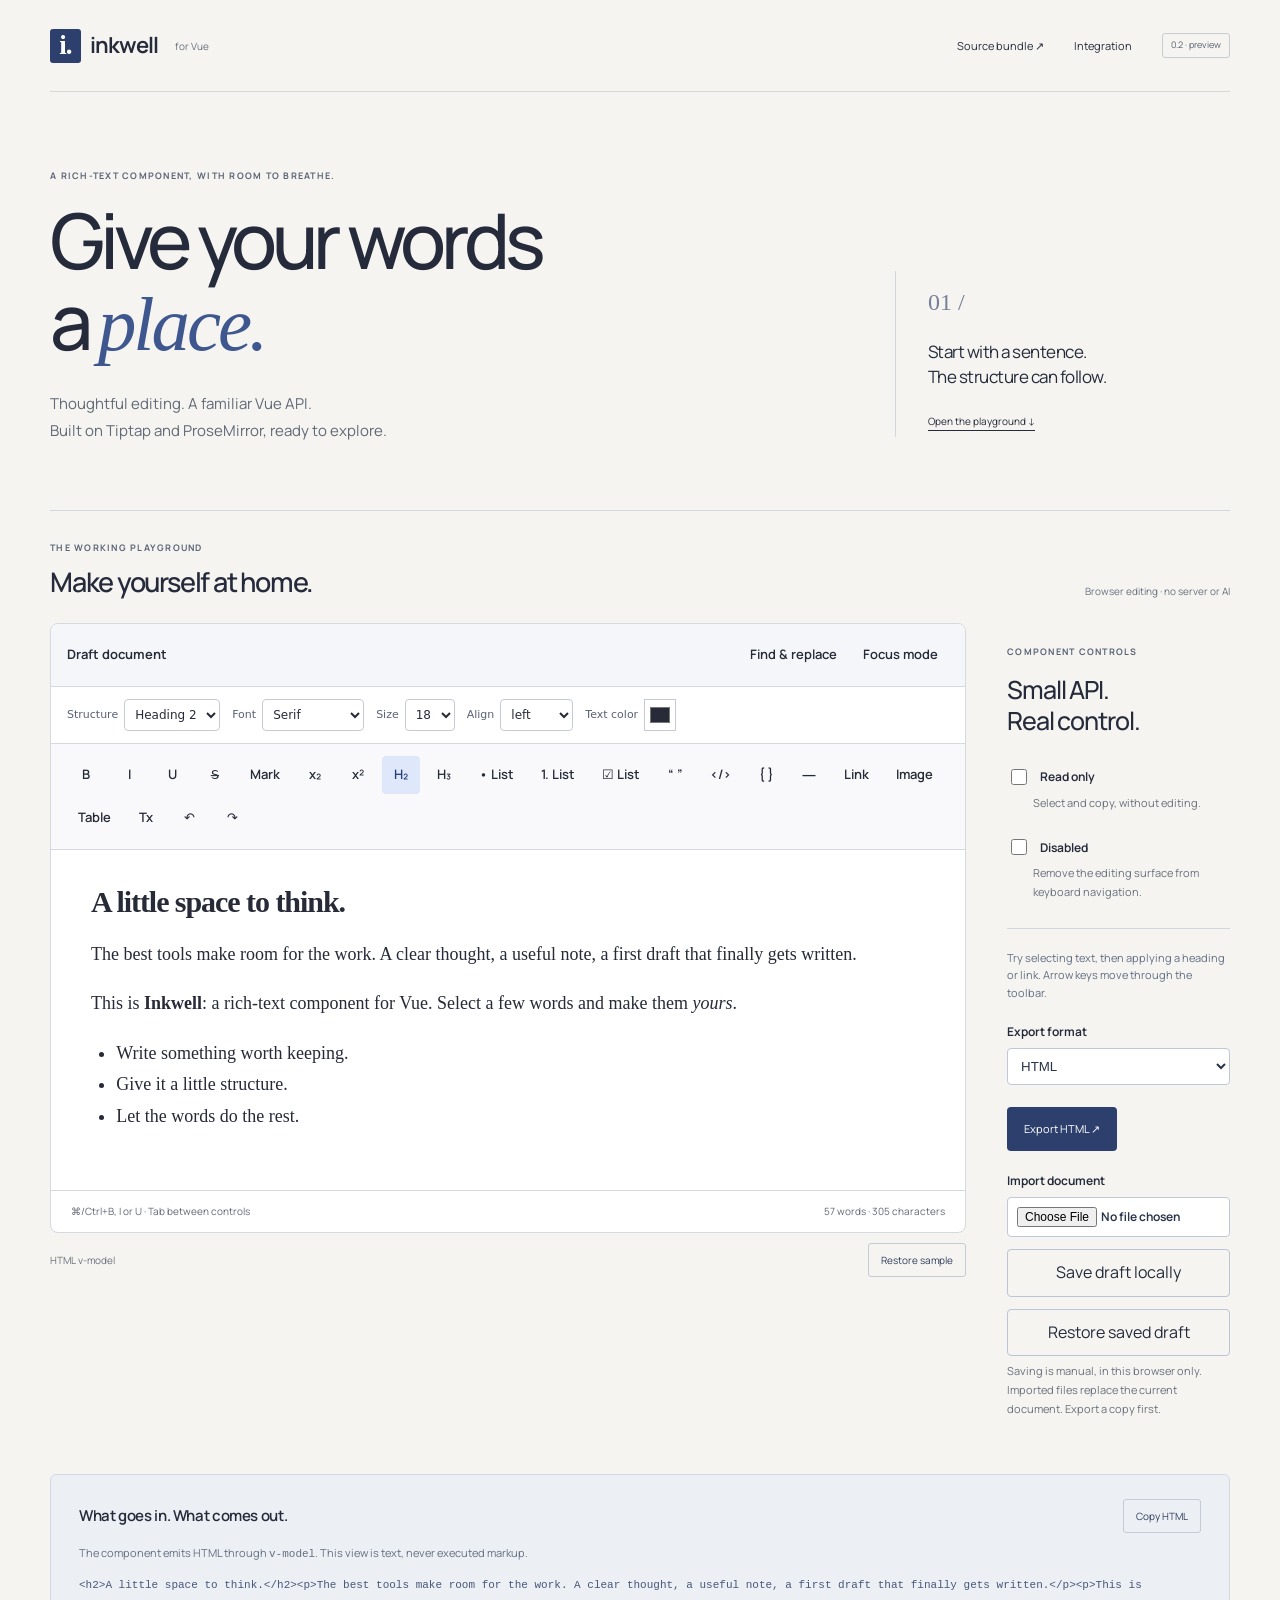
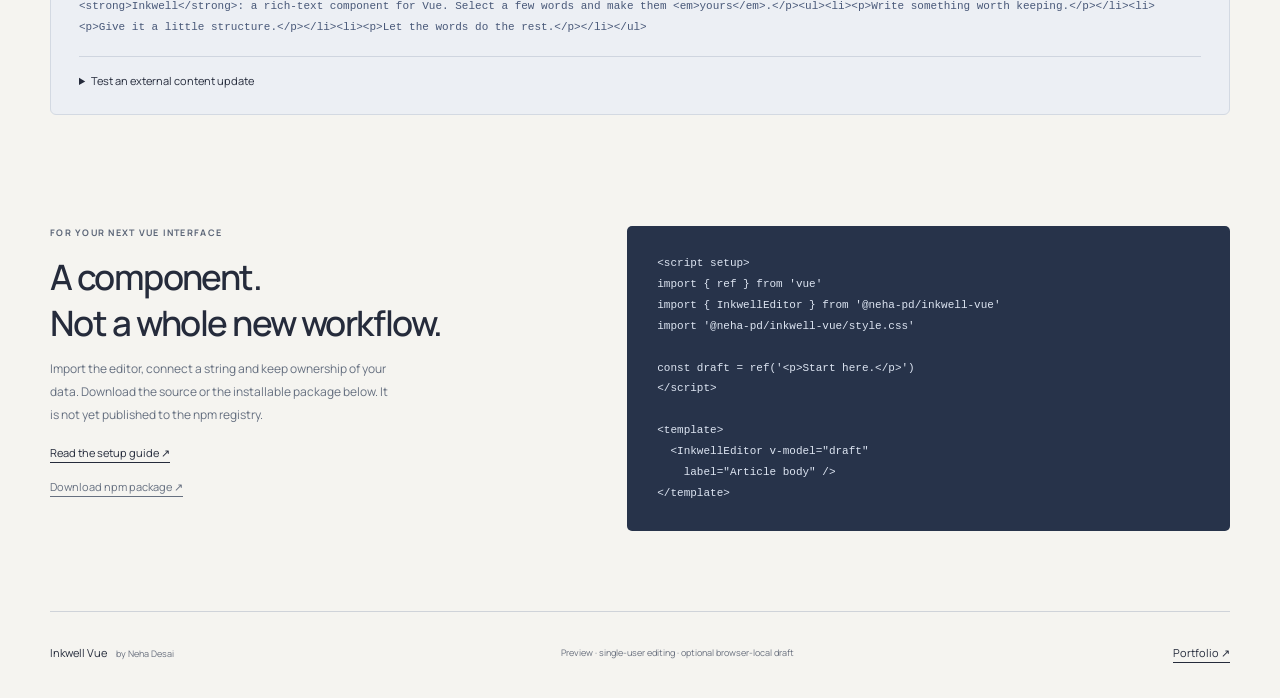
==== inkwell/index.html @ 54540c7c "Publish Inkwell Vue editor preview and installable package" ====
<!doctype html><html lang="en"><head><meta charset="UTF-8"><meta name="viewport" content="width=device-width, initial-scale=1.0"><meta name="description" content="Inkwell Vue: a working Vue 3 rich text editor prototype built on Tiptap and ProseMirror."><title>Inkwell Vue — Give your words a place.</title>  <script type="module" crossorigin src="./assets/index-DIZ6LG5l.js"></script>
  <link rel="stylesheet" crossorigin href="./assets/index-DqITSrT9.css">
</head><body><div id="app"></div></body></html>
---- inkwell/assets/index-DqITSrT9.css ----
.inkwell{--iw-ink:#272b38;--iw-line:#d6d8df;--iw-accent:#394f8e;color:var(--iw-ink);border:1px solid var(--iw-line);background:#fff;border-radius:8px;font-family:inherit;overflow:hidden}.inkwell *{box-sizing:border-box}.inkwell-toolbar{border-bottom:1px solid var(--iw-line);background:#f9f9fb;flex-wrap:wrap;gap:5px;padding:12px 16px;display:flex}.inkwell button,.inkwell input{font:inherit}.inkwell button{min-width:38px;min-height:38px;color:var(--iw-ink);cursor:pointer;background:0 0;border:0;border-radius:4px;padding:7px 11px;font-size:13px;font-weight:600}.inkwell button:hover{background:#e9edf5}.inkwell button[aria-pressed=true]{color:#243e79;background:#dfe7fb}.inkwell button:focus-visible,.inkwell input:focus-visible{outline:2px solid var(--iw-accent);outline-offset:2px}.inkwell button:disabled{opacity:.4;cursor:not-allowed}.inkwell-content .tiptap{overflow-wrap:anywhere;outline:none;min-height:340px;padding:32px 40px;font-family:Georgia,serif;font-size:18px;line-height:1.75}.inkwell-content .tiptap:focus-visible{box-shadow:inset 0 0 0 2px var(--iw-accent)}.inkwell-content p{margin:0 0 1em}.inkwell-content p:last-child{margin-bottom:0}.inkwell-content h2,.inkwell-content h3{letter-spacing:-.035em;margin:1.2em 0 .6em;font-weight:600;line-height:1.3}.inkwell-content h2{font-size:30px}.inkwell-content h3{font-size:24px}.inkwell-content h2:first-child,.inkwell-content h3:first-child{margin-top:0}.inkwell-content a{color:#304d93;text-underline-offset:3px}.inkwell-content li p{margin:0}.inkwell-content ul,.inkwell-content ol{padding-left:1.4em}.inkwell-footer{border-top:1px solid var(--iw-line);color:#616775;justify-content:space-between;gap:16px;padding:12px 20px;font-size:10px;line-height:1.7;display:flex}.inkwell-disabled{opacity:.65}.inkwell-link{border-bottom:1px solid var(--iw-line);background:#f1f4fb;flex-wrap:wrap;align-items:center;gap:8px;padding:14px 16px;display:flex}.inkwell-link label{font-size:12px}.inkwell-link input{color:#272b38;background:#fff;border:1px solid #b7bfce;border-radius:4px;flex:1;min-width:130px;padding:9px}.inkwell-link p{color:#952d21;width:100%;margin:0;font-size:12px}.inkwell-loading{padding:32px}@media (width<=600px){.inkwell-content .tiptap{min-height:330px;padding:25px 22px;font-size:17px}.inkwell-toolbar{padding:9px}.inkwell-footer{flex-direction:column;gap:3px}.inkwell-content h2{font-size:27px}}.inkwell-documentbar{border-bottom:1px solid var(--iw-line);background:#f4f6fa;justify-content:space-between;align-items:center;gap:8px;padding:12px 16px;font-size:13px;font-weight:650;display:flex}.inkwell-documentbar>div{gap:4px;display:flex}.inkwell-options{border-bottom:1px solid var(--iw-line);flex-wrap:wrap;gap:12px;padding:12px 16px;display:flex}.inkwell-options label{color:#596174;align-items:center;gap:6px;font:11px system-ui;display:flex}.inkwell select{color:#272b38;background:#fff;border:1px solid #c5cad6;border-radius:4px;max-width:130px;min-height:32px;padding:4px 6px;font:12px system-ui}.inkwell input[type=color]{background:#fff;border:1px solid #c5cad6;width:32px;height:32px;padding:3px}.inkwell-tablebar{border-bottom:1px solid var(--iw-line);background:#e9eef8;flex-wrap:wrap;align-items:center;gap:4px;padding:8px 14px;font:12px system-ui;display:flex}.inkwell-tablebar>span{margin-right:8px;font-weight:700}.inkwell-tablebar button{min-height:30px;font-size:11px}.inkwell-fullscreen{z-index:100;flex-direction:column;display:flex;position:fixed;inset:12px;box-shadow:0 0 0 20px #171b27cc}.inkwell-fullscreen .inkwell-content{flex:1;overflow:auto}.inkwell-fullscreen .tiptap{max-width:950px;min-height:100%;margin:auto}.inkwell-content h1{font-size:38px;line-height:1.2}.inkwell-content h4{font-size:21px}.inkwell-content h5{font-size:18px}.inkwell-content h6{font-size:16px}.inkwell-content blockquote{color:#55617b;border-left:3px solid #859bcb;margin:24px 0;padding:0 0 0 20px}.inkwell-content code{background:#edf0f6;border-radius:3px;padding:2px 4px;font-family:monospace;font-size:.86em}.inkwell-content pre{color:#edf1fb;white-space:pre-wrap;background:#222b3e;border-radius:6px;padding:18px;overflow:auto}.inkwell-content pre code{color:inherit;background:0 0;padding:0}.inkwell-content hr{border:0;border-top:1px solid #c2cada;margin:26px 0}.inkwell-content img{object-fit:contain;border-radius:4px;max-width:100%;max-height:540px;margin:18px auto;display:block}.inkwell-content .ProseMirror-selectednode{outline:2px solid #5674ba}.inkwell-content table{border-collapse:collapse;table-layout:fixed;width:100%;margin:20px 0;font-size:15px}.inkwell-content th,.inkwell-content td{vertical-align:top;border:1px solid #bdc7d8;min-width:40px;padding:8px;position:relative}.inkwell-content th{background:#edf1f8;font-weight:700}.inkwell-content td p,.inkwell-content th p{margin:0}.inkwell-content .selectedCell:after{content:"";pointer-events:none;background:#527de52b;position:absolute;inset:0}.inkwell-content ul[data-type=taskList]{padding:0;list-style:none}.inkwell-content li[data-type=taskItem]{align-items:flex-start;gap:10px;display:flex}.inkwell-content li[data-type=taskItem]>label{flex:none;padding-top:3px}.inkwell-content li[data-type=taskItem]>div{flex:1;min-width:0}.inkwell-content li[data-type=taskItem] input{accent-color:#394f8e;width:16px;height:16px}.inkwell-content .is-editor-empty:first-child:before{content:attr(data-placeholder);float:left;color:#72798a;pointer-events:none;height:0}.inkwell-link input[type=file]{max-width:100%;font-size:12px}.inkwell select:focus-visible{outline:2px solid var(--iw-accent);outline-offset:2px}@media (width<=600px){.inkwell-options{gap:8px;padding:10px}.inkwell-options label{font-size:10px}.inkwell-documentbar{align-items:flex-start;padding:10px}.inkwell-documentbar>span{padding-top:8px}.inkwell-documentbar button{min-width:0;padding:5px;font-size:11px}.inkwell-content h1{font-size:30px}.inkwell-tablebar button{font-size:10px}.inkwell-fullscreen{inset:4px}.inkwell-content table{font-size:12px}}@media (prefers-color-scheme:dark){.inkwell{--iw-ink:#e5e8ef;--iw-line:#3b4456;--iw-accent:#aac0ff;background:#1c2230}.inkwell-documentbar,.inkwell-toolbar,.inkwell-options{background:#232b3b}.inkwell-options label,.inkwell-footer{color:#bac3d6}.inkwell select,.inkwell-link input{color:#e5e8ef;background:#1c2230;border-color:#59667d}.inkwell button:hover{background:#38445e}.inkwell button[aria-pressed=true]{color:#edf3ff;background:#354b78}.inkwell-link,.inkwell-tablebar{background:#2b364d}.inkwell-link p[role=alert]{color:#ffbfb3}.inkwell-content a{color:#b6cdff}.inkwell-content code,.inkwell-content th{background:#303c53}.inkwell-content blockquote{color:#c3cde3}.inkwell-content hr{border-color:#536079}.inkwell-content .is-editor-empty:first-child:before{color:#a9b4ca}}.inkwell{min-width:0;max-width:100%}.inkwell-documentbar>span{overflow-wrap:anywhere;min-width:0}.inkwell-documentbar>div{flex-wrap:wrap;justify-content:flex-end}.inkwell-options input{max-width:100%}@media (width<=600px){.inkwell-documentbar{flex-wrap:wrap}}@font-face{font-family:Manrope;src:url(./manrope-variable-DIRNzeTG.ttf);font-weight:200 800;font-display:swap}:root{color:#252b3b;font-synthesis:none;background:#f5f4f0;font-family:Manrope,Arial,sans-serif;line-height:1.6}*{box-sizing:border-box}body{margin:0}a{color:inherit;text-underline-offset:5px}button,input,textarea{font:inherit}button{cursor:pointer}button:focus-visible,a:focus-visible,input:focus-visible,textarea:focus-visible,summary:focus-visible{outline-offset:4px;outline:2px solid #394f8e}header,main,footer{width:calc(100% - 100px);max-width:1260px;margin:auto}header{border-bottom:1px solid #d5d7db;justify-content:space-between;align-items:center;padding:28px 0;display:flex}.brand{letter-spacing:-1px;align-items:center;gap:9px;font-size:22px;font-weight:650;text-decoration:none;display:flex}.brand small{color:#69707e;letter-spacing:0;margin-left:8px;font-size:10px;font-weight:400}.mark{color:#fff;text-align:center;background:#2d3f6d;border-radius:3px;width:31px;height:34px;font-family:Georgia,serif;font-size:27px;line-height:32px}nav{align-items:center;gap:30px;font-size:11px;display:flex}nav a{text-decoration:none}nav span{color:#586172;border:1px solid #c7cbd2;border-radius:3px;padding:4px 8px;font-size:9px}.intro{grid-template-columns:1.8fr 1fr;align-items:end;gap:60px;padding:77px 0 66px;display:grid}.eyebrow{text-transform:uppercase;letter-spacing:.14em;color:#5b6577;margin:0 0 15px;font-size:9px;font-weight:700}h1{letter-spacing:-.065em;margin:0;font-size:clamp(50px,6vw,82px);font-weight:500;line-height:1.06}h1 em{color:#3f578f;letter-spacing:-.04em;font-family:Georgia,serif;font-weight:400}.lede{color:#616977;margin:25px 0 0;font-size:15px;line-height:1.8}.intro aside{border-left:1px solid #d3d6dc;margin:0 0 7px 65px;padding:12px 0 5px 32px}.side-number{color:#778097;font-family:Georgia,serif;font-size:24px}.intro aside p{letter-spacing:-.03em;font-size:17px;line-height:1.5}.intro aside a{font-size:10px}.section-heading{border-top:1px solid #d4d7dd;justify-content:space-between;align-items:end;gap:20px;padding:30px 0 24px;display:flex}.section-heading .eyebrow{margin-bottom:8px}h2{letter-spacing:-.045em;margin:0;font-size:27px;font-weight:550;line-height:1.3}.local-note{color:#657080;font-size:10px}.workspace{grid-template-columns:minmax(0,1fr) 230px;gap:34px;display:grid}.settings{padding:22px 0 0 7px}.settings h3{letter-spacing:-.045em;margin:0 0 29px;font-size:25px;font-weight:500;line-height:1.25}.settings label{align-items:center;gap:10px;font-size:12px;font-weight:650;display:flex}.settings input{accent-color:#394f8e;width:16px;height:16px}.settings p:not(.eyebrow){color:#69707e;margin:6px 0 24px 26px;font-size:11px;line-height:1.7}.settings-note{color:#626e84;border-top:1px solid #d2d7df;margin-top:26px;padding-top:20px;font-size:11px}.export{color:#fff;background:#2d3f6d;border:0;border-radius:4px;min-height:44px;margin-top:22px;padding:11px 17px;font-size:11px}.editor-meta{color:#69707e;justify-content:space-between;align-items:center;margin-top:10px;font-size:10px;display:flex}.editor-meta button,.output button{color:#303e5d;background:0 0;border:1px solid #c4cbd7;border-radius:3px;min-height:34px;padding:6px 12px;font-size:10px}.output{background:#eceff4;border:1px solid #d3d9e2;border-radius:6px;margin-top:32px;padding:24px 28px}.output-top{justify-content:space-between;align-items:center;gap:16px;display:flex}.output h3{letter-spacing:-.025em;margin:0;font-size:15px;font-weight:600}.output p{color:#657080;font-size:11px}.output pre{white-space:pre-wrap;overflow-wrap:anywhere;color:#485878;max-height:140px;font-size:11px;line-height:1.9;overflow:auto}details{border-top:1px solid #cfd5df;margin-top:19px;padding-top:15px}summary{cursor:pointer;font-size:11px}details label{margin-top:17px;font-size:11px;display:block}textarea{resize:vertical;background:#fff;border:1px solid #bcc5d4;border-radius:3px;width:100%;margin:8px 0 12px;padding:12px;font-family:monospace;font-size:12px;line-height:1.5}.status{color:#394f8e;min-height:24px;font-size:11px}.integration{grid-template-columns:1fr 1.2fr;gap:75px;padding:65px 0 80px;display:grid}.integration h2{font-size:35px}.integration p:not(.eyebrow){color:#667080;max-width:340px;font-size:12px;line-height:1.9}.integration a{font-size:11px}.integration pre{white-space:pre-wrap;overflow-wrap:anywhere;color:#dde5f2;background:#27334a;border-radius:5px;margin:0;padding:27px 30px;font-size:11px;line-height:1.9}footer{border-top:1px solid #cfd3d9;justify-content:space-between;align-items:center;gap:20px;padding:25px 0 30px;font-size:11px;display:flex}footer span,footer p{color:#69707e;margin-left:7px;font-size:9px}.skip{z-index:5;background:#fff;padding:12px;position:fixed;top:-100px;left:10px}.skip:focus{top:10px}@media (width<=800px){header,main,footer{width:calc(100% - 36px)}header{padding:20px 0}.brand{font-size:20px}nav{gap:17px}nav span{display:none}.intro{grid-template-columns:1fr;gap:28px;padding:50px 0 37px}.intro aside{margin:0;padding:0 0 0 20px;display:none}h1{font-size:58px}.lede{font-size:13px}.section-heading{flex-direction:column;align-items:start;gap:9px}.section-heading h2{font-size:25px}.workspace{grid-template-columns:1fr;gap:20px}.settings{grid-template-columns:1fr 1fr;gap:0 25px;padding:8px 0;display:grid}.settings>.eyebrow,.settings h3{grid-column:1/-1}.settings h3{margin-bottom:22px;font-size:21px}.settings label{grid-row:3}.settings p:not(.eyebrow){grid-row:4;margin-bottom:12px}.settings-note{grid-column:1/-1;margin-top:10px}.settings .export{grid-column:1/-1;justify-self:start}.output{margin-top:24px;padding:20px 17px}.output-top{align-items:start}.output h3{font-size:14px}.output button{white-space:nowrap}.integration{grid-template-columns:1fr;gap:30px;padding:40px 0 50px}.integration pre{padding:24px 18px;font-size:10px}.integration h2{font-size:32px}footer{flex-wrap:wrap;align-items:start;gap:8px}footer p{order:3;width:100%;margin:0}}@media (prefers-reduced-motion:reduce){*{scroll-behavior:auto!important}}.document-control{gap:7px!important;margin-top:20px!important;display:grid!important}.document-control select,.document-control input{color:#29344a;background:#fff;border:1px solid #bfc8d8;border-radius:4px;width:100%;max-width:100%;padding:9px}.settings>button:not(.export){width:100%;color:inherit;background:0 0;border:1px solid #bbc4d5;border-radius:4px;margin-top:12px;padding:10px;display:block}.settings>button:disabled{opacity:.4}.output pre{max-height:340px;overflow:auto}.inkwell-content pre{max-width:100%}.workspace>*{min-width:0}.document-control input{min-height:38px;height:auto!important}.document-control{min-width:0}.settings>p:last-child{margin-left:0!important}@media (width<=800px){.workspace{grid-template-columns:minmax(0,1fr)}.settings{flex-direction:column;gap:10px;display:flex}.settings p:not(.eyebrow){margin:0 0 10px}.settings label{min-width:0}.settings .export{align-self:flex-start}.document-control{margin-top:6px!important}}@media (prefers-color-scheme:dark){:root{color:#e2e6ef;background:#131923}.brand small,nav span,.eyebrow,.lede,.intro aside,.local-note,.settings p:not(.eyebrow),.settings-note,.editor-meta,.output p,.integration p:not(.eyebrow),footer span,footer p{color:#b3bfd2}header,.section-heading,.settings-note,footer{border-color:#3d485c}.output{background:#202b3d;border-color:#43516a}.output pre,.status{color:#bfd0ef}.output button,.editor-meta button{color:#d2dffc;border-color:#60718d}.document-control select,.document-control input,textarea{color:#e6eaf4;background:#202b3d;border-color:#64728c}.skip{color:#fff;background:#202b3d}}
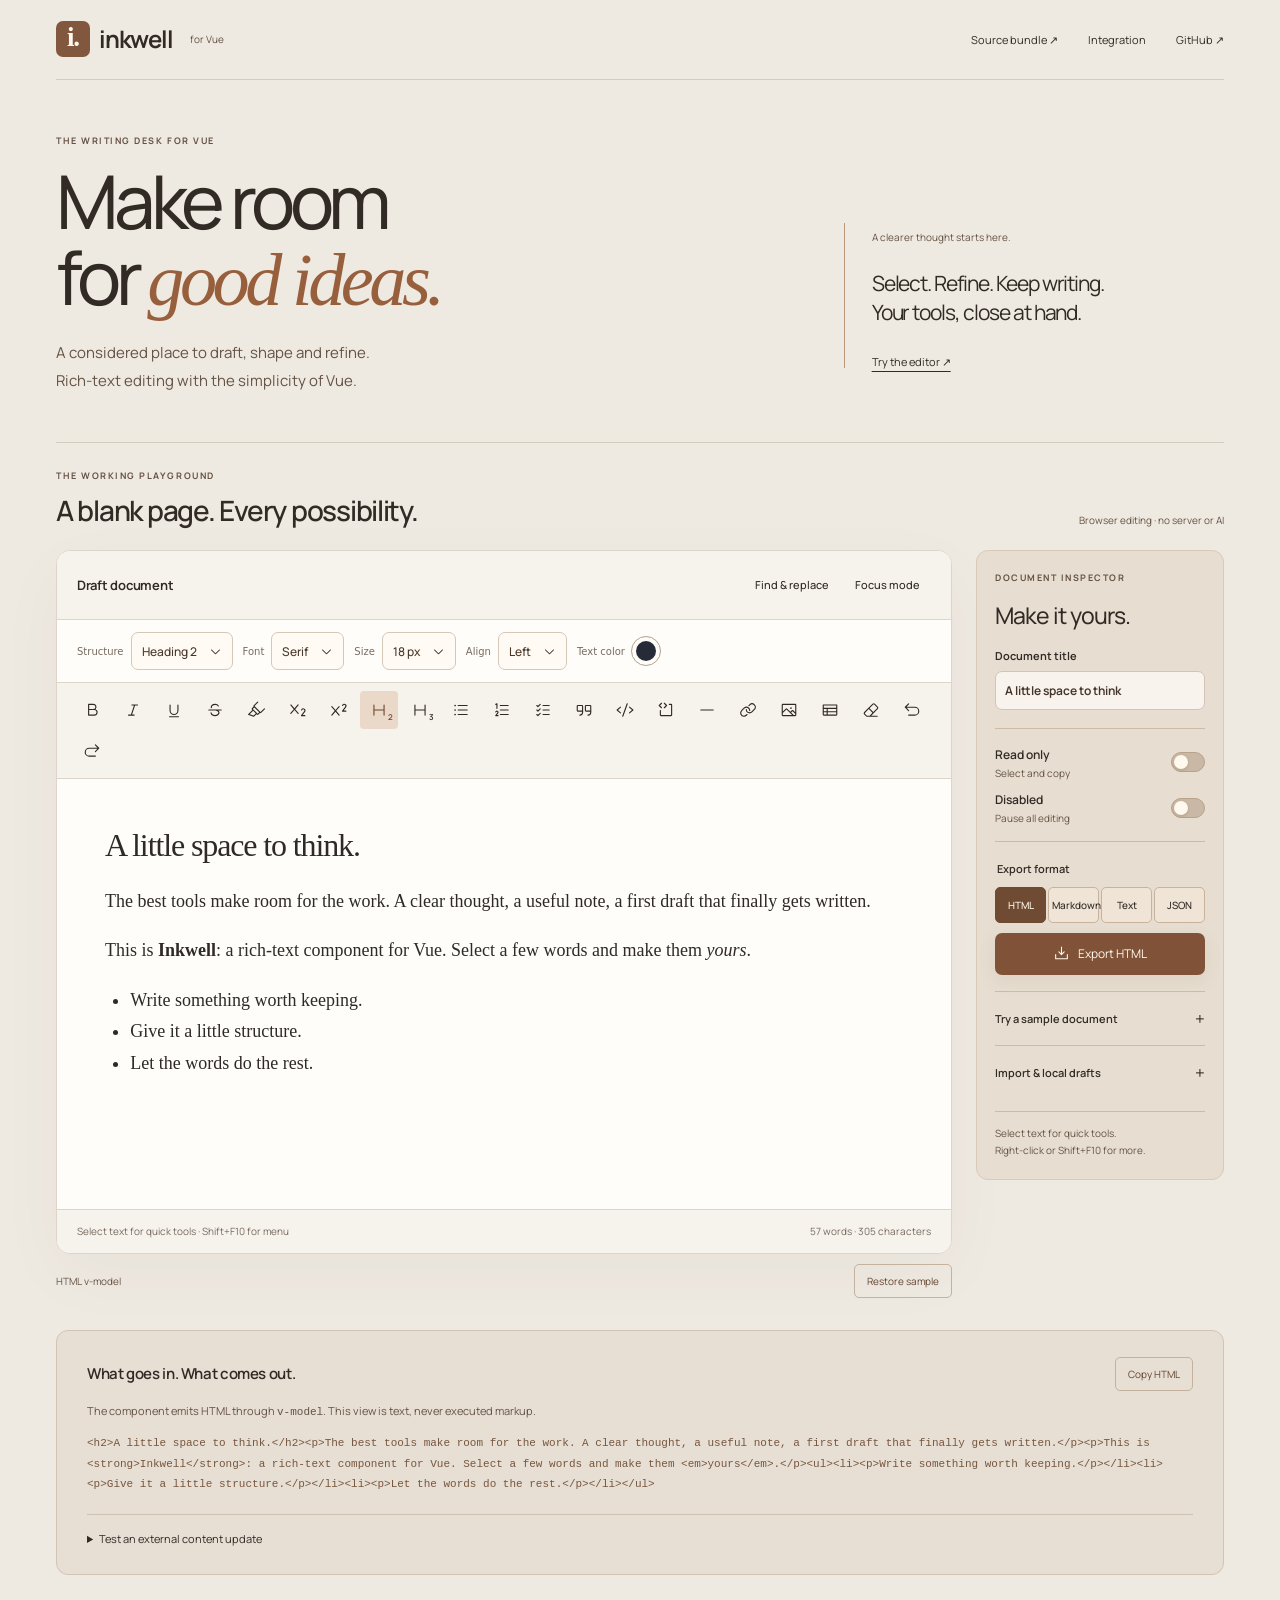
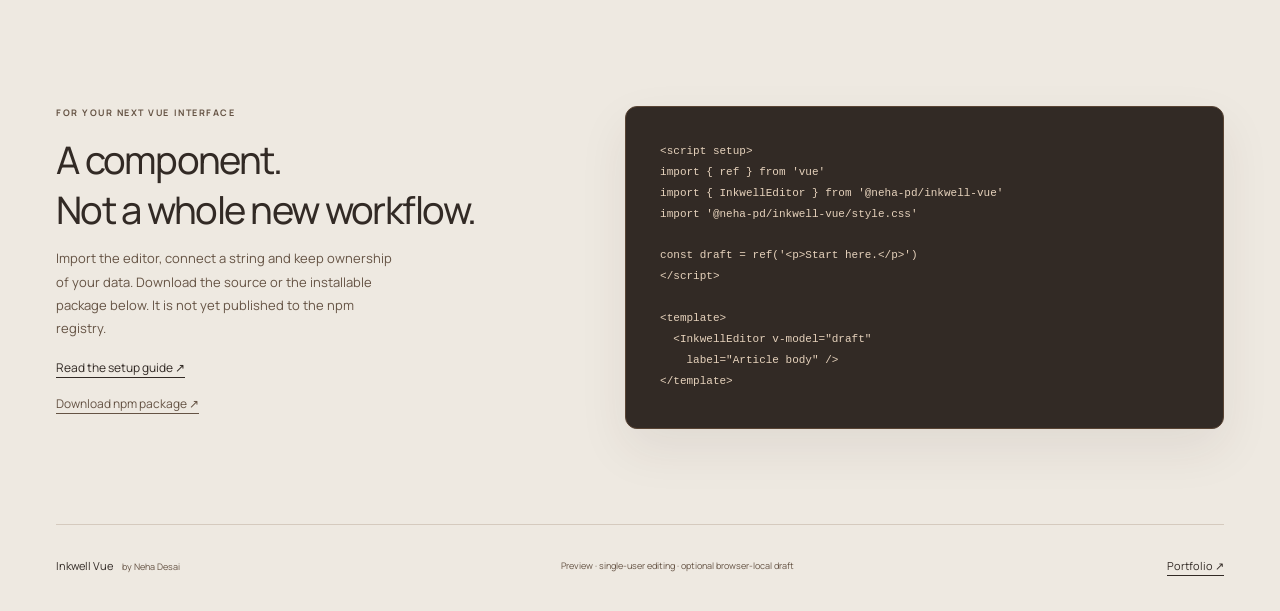
==== commit 9b12e748: "Redesign portfolio studio and publish Inkwell 0.3 with two new industry concepts" ====
--- a/inkwell/index.html
+++ b/inkwell/index.html
@@ -1,3 +1,3 @@
-<!doctype html><html lang="en"><head><meta charset="UTF-8"><meta name="viewport" content="width=device-width, initial-scale=1.0"><meta name="description" content="Inkwell Vue: a working Vue 3 rich text editor prototype built on Tiptap and ProseMirror."><title>Inkwell Vue — Give your words a place.</title>  <script type="module" crossorigin src="./assets/index-DIZ6LG5l.js"></script>
-  <link rel="stylesheet" crossorigin href="./assets/index-DqITSrT9.css">
+<!doctype html><html lang="en"><head><meta charset="UTF-8"><meta name="viewport" content="width=device-width, initial-scale=1.0"><meta name="description" content="Inkwell Vue: a working Vue 3 rich text editor prototype built on Tiptap and ProseMirror."><title>Inkwell Vue — Give your words a place.</title>  <script type="module" crossorigin src="./assets/index-BRWF1rSc.js"></script>
+  <link rel="stylesheet" crossorigin href="./assets/index-63G78ft-.css">
 </head><body><div id="app"></div></body></html>
--- a/inkwell/assets/index-63G78ft-.css
+++ b/inkwell/assets/index-63G78ft-.css
@@ -0,0 +1 @@
+.inkwell{--iw-ink:#272b38;--iw-line:#d6d8df;--iw-accent:#394f8e;color:var(--iw-ink);border:1px solid var(--iw-line);background:#fff;border-radius:8px;font-family:inherit;overflow:hidden}.inkwell *{box-sizing:border-box}.inkwell-toolbar{border-bottom:1px solid var(--iw-line);background:#f9f9fb;flex-wrap:wrap;gap:5px;padding:12px 16px;display:flex}.inkwell button,.inkwell input{font:inherit}.inkwell button{min-width:38px;min-height:38px;color:var(--iw-ink);cursor:pointer;background:0 0;border:0;border-radius:4px;padding:7px 11px;font-size:13px;font-weight:600}.inkwell button:focus-visible,.inkwell input:focus-visible{outline:2px solid var(--iw-accent);outline-offset:2px}.inkwell button:disabled{opacity:.4;cursor:not-allowed}.inkwell-content .tiptap{overflow-wrap:anywhere;outline:none;min-height:340px;padding:32px 40px;font-family:Georgia,serif;font-size:18px;line-height:1.75}.inkwell-content .tiptap:focus-visible{box-shadow:inset 0 0 0 2px var(--iw-accent)}.inkwell-content p{margin:0 0 1em}.inkwell-content p:last-child{margin-bottom:0}.inkwell-content h2,.inkwell-content h3{letter-spacing:-.035em;margin:1.2em 0 .6em;font-weight:600;line-height:1.3}.inkwell-content h2{font-size:30px}.inkwell-content h3{font-size:24px}.inkwell-content h2:first-child,.inkwell-content h3:first-child{margin-top:0}.inkwell-content a{color:#304d93;text-underline-offset:3px}.inkwell-content li p{margin:0}.inkwell-content ul,.inkwell-content ol{padding-left:1.4em}.inkwell-footer{border-top:1px solid var(--iw-line);color:#616775;justify-content:space-between;gap:16px;padding:12px 20px;font-size:10px;line-height:1.7;display:flex}.inkwell-disabled{opacity:.65}.inkwell-link{border-bottom:1px solid var(--iw-line);background:#f1f4fb;flex-wrap:wrap;align-items:center;gap:8px;padding:14px 16px;display:flex}.inkwell-link label{font-size:12px}.inkwell-link input{color:#272b38;background:#fff;border:1px solid #b7bfce;border-radius:4px;flex:1;min-width:130px;padding:9px}.inkwell-link p{color:#952d21;width:100%;margin:0;font-size:12px}.inkwell-loading{padding:32px}@media (width<=600px){.inkwell-content .tiptap{min-height:330px;padding:25px 22px;font-size:17px}.inkwell-toolbar{padding:9px}.inkwell-footer{flex-direction:column;gap:3px}.inkwell-content h2{font-size:27px}}.inkwell-documentbar{border-bottom:1px solid var(--iw-line);background:#f4f6fa;justify-content:space-between;align-items:center;gap:8px;padding:12px 16px;font-size:13px;font-weight:650;display:flex}.inkwell-documentbar>div{gap:4px;display:flex}.inkwell-options{border-bottom:1px solid var(--iw-line);flex-wrap:wrap;gap:12px;padding:12px 16px;display:flex}.inkwell-options label{color:#596174;align-items:center;gap:6px;font:11px system-ui;display:flex}.inkwell select{color:#272b38;background:#fff;border:1px solid #c5cad6;border-radius:4px;max-width:130px;min-height:32px;padding:4px 6px;font:12px system-ui}.inkwell input[type=color]{background:#fff;border:1px solid #c5cad6;width:32px;height:32px;padding:3px}.inkwell-tablebar{border-bottom:1px solid var(--iw-line);background:#e9eef8;flex-wrap:wrap;align-items:center;gap:4px;padding:8px 14px;font:12px system-ui;display:flex}.inkwell-tablebar>span{margin-right:8px;font-weight:700}.inkwell-tablebar button{min-height:30px;font-size:11px}.inkwell-fullscreen{z-index:100;flex-direction:column;display:flex;position:fixed;inset:12px;box-shadow:0 0 0 20px #171b27cc}.inkwell-fullscreen .inkwell-content{flex:1;overflow:auto}.inkwell-fullscreen .tiptap{max-width:950px;min-height:100%;margin:auto}.inkwell-content h1{font-size:38px;line-height:1.2}.inkwell-content h4{font-size:21px}.inkwell-content h5{font-size:18px}.inkwell-content h6{font-size:16px}.inkwell-content blockquote{color:#55617b;border-left:3px solid #859bcb;margin:24px 0;padding:0 0 0 20px}.inkwell-content code{background:#edf0f6;border-radius:3px;padding:2px 4px;font-family:monospace;font-size:.86em}.inkwell-content pre{color:#edf1fb;white-space:pre-wrap;background:#222b3e;border-radius:6px;padding:18px;overflow:auto}.inkwell-content pre code{color:inherit;background:0 0;padding:0}.inkwell-content hr{border:0;border-top:1px solid #c2cada;margin:26px 0}.inkwell-content img{object-fit:contain;border-radius:4px;max-width:100%;max-height:540px;margin:18px auto;display:block}.inkwell-content .ProseMirror-selectednode{outline:2px solid #5674ba}.inkwell-content table{border-collapse:collapse;table-layout:fixed;width:100%;margin:20px 0;font-size:15px}.inkwell-content th,.inkwell-content td{vertical-align:top;border:1px solid #bdc7d8;min-width:40px;padding:8px;position:relative}.inkwell-content th{background:#edf1f8;font-weight:700}.inkwell-content td p,.inkwell-content th p{margin:0}.inkwell-content .selectedCell:after{content:"";pointer-events:none;background:#527de52b;position:absolute;inset:0}.inkwell-content ul[data-type=taskList]{padding:0;list-style:none}.inkwell-content li[data-type=taskItem]{align-items:flex-start;gap:10px;display:flex}.inkwell-content li[data-type=taskItem]>label{flex:none;padding-top:3px}.inkwell-content li[data-type=taskItem]>div{flex:1;min-width:0}.inkwell-content li[data-type=taskItem] input{accent-color:#394f8e;width:16px;height:16px}.inkwell-content .is-editor-empty:first-child:before{content:attr(data-placeholder);float:left;color:#72798a;pointer-events:none;height:0}.inkwell-link input[type=file]{max-width:100%;font-size:12px}.inkwell select:focus-visible{outline:2px solid var(--iw-accent);outline-offset:2px}@media (width<=600px){.inkwell-options{gap:8px;padding:10px}.inkwell-options label{font-size:10px}.inkwell-documentbar{align-items:flex-start;padding:10px}.inkwell-documentbar>span{padding-top:8px}.inkwell-documentbar button{min-width:0;padding:5px;font-size:11px}.inkwell-content h1{font-size:30px}.inkwell-tablebar button{font-size:10px}.inkwell-fullscreen{inset:4px}.inkwell-content table{font-size:12px}}@media (prefers-color-scheme:dark){.inkwell{--iw-ink:#e5e8ef;--iw-line:#3b4456;--iw-accent:#aac0ff;background:#1c2230}.inkwell-documentbar,.inkwell-toolbar,.inkwell-options{background:#232b3b}.inkwell-options label,.inkwell-footer{color:#bac3d6}.inkwell select,.inkwell-link input{color:#e5e8ef;background:#1c2230;border-color:#59667d}.inkwell button:hover{background:#38445e}.inkwell button[aria-pressed=true]{color:#edf3ff;background:#354b78}.inkwell-link,.inkwell-tablebar{background:#2b364d}.inkwell-link p[role=alert]{color:#ffbfb3}.inkwell-content a{color:#b6cdff}.inkwell-content code,.inkwell-content th{background:#303c53}.inkwell-content blockquote{color:#c3cde3}.inkwell-content hr{border-color:#536079}.inkwell-content .is-editor-empty:first-child:before{color:#a9b4ca}}.inkwell{min-width:0;max-width:100%}.inkwell-documentbar>span{overflow-wrap:anywhere;min-width:0}.inkwell-documentbar>div{flex-wrap:wrap;justify-content:flex-end}.inkwell-options input{max-width:100%}@media (width<=600px){.inkwell-documentbar{flex-wrap:wrap}}.inkwell{--iw-ink:#302a27;--iw-line:#ddd5cc;--iw-accent:#925a3e;--iw-paper:#fffdf9;--iw-chrome:#f6f2ec;background:var(--iw-paper);border-radius:14px;box-shadow:0 20px 70px #47342209}.inkwell-documentbar{background:var(--iw-chrome);letter-spacing:-.02em;padding:15px 20px}.inkwell-documentbar button{font-size:11px;font-weight:500}.inkwell-options{background:var(--iw-paper);gap:14px;padding:12px 20px}.inkwell-options label{color:#786b60;font-size:10px}.inkwell select{border-color:var(--iw-line);color:var(--iw-ink);background:0 0;border-radius:6px}.inkwell-toolbar{background:var(--iw-chrome);gap:3px;padding:8px 16px}.inkwell-toolbar button{justify-content:center;align-items:center;padding:8px;display:inline-flex;position:relative}.inkwell button:hover{background:#e9e0d5}.inkwell button[aria-pressed=true]{color:#75452e;background:#ead9c9}.inkwell-icon-sub{font-size:8px;position:absolute;bottom:5px;right:5px}.inkwell-content .tiptap{min-height:400px;color:var(--iw-ink);padding:46px 48px}.inkwell-content h2{font-size:32px;font-weight:500}.inkwell-content a{color:#945a3d}.inkwell-footer{background:var(--iw-chrome);color:#786b60;padding:13px 20px;font-size:10px}.inkwell-tablebar{background:#f0e8dc}.inkwell-link{background:var(--iw-chrome)}.inkwell-content blockquote{color:#776250;border-color:#b38a68}.inkwell-content code,.inkwell-content th{background:#eee6dc}.inkwell-content pre{color:#f6eadc;background:#312b28}.inkwell-content hr{border-color:var(--iw-line)}.inkwell input[type=color]{border-color:var(--iw-line);background:0 0;border-radius:6px}.inkwell-popover{z-index:120;background:var(--iw-paper);border:1px solid var(--iw-line);max-width:calc(100vw - 24px);color:var(--iw-ink);border-radius:12px;position:fixed;box-shadow:0 12px 38px #36271d26}.inkwell-floating{align-items:center;gap:2px;padding:6px;display:flex}.inkwell-floating button{justify-content:center;align-items:center;min-width:36px;min-height:36px;padding:8px;display:flex}.inkwell-selection-count{white-space:nowrap;border-right:1px solid var(--iw-line);color:#786b60;margin:0 8px;padding-right:12px;font:10px system-ui}.inkwell-context{width:236px;padding:8px}.inkwell-context p{color:#786b60;margin:5px 9px 8px;font-size:10px;font-weight:500}.inkwell-context button{text-align:left;align-items:center;gap:10px;width:100%;padding:9px;font-size:12px;font-weight:500;display:flex}.inkwell-context kbd{opacity:.6;margin-left:auto;font:10px monospace}.inkwell-context button[aria-checked=true]{color:#75452e;background:#ead9c9}.inkwell-menu-hint{border-top:1px solid var(--iw-line);color:#786b60;margin:8px 4px 0;padding:9px 4px 3px;font:9px system-ui;display:block}.inkwell-link-popover{gap:9px;width:370px;padding:16px}.inkwell-link-popover label{width:100%;font-weight:600}.inkwell-link-popover input{background:var(--iw-paper);width:100%;min-width:0;color:var(--iw-ink);border-color:var(--iw-line);flex-basis:100%}.inkwell-link-popover button{min-height:36px;padding:7px 9px;font-size:11px}.inkwell-link-popover button[type=submit]{background:var(--iw-accent);color:#fff}.inkwell-popover:focus-within{outline:none}@keyframes iw-appear{0%{opacity:0}to{opacity:1}}@media (width<=600px){.inkwell-content .tiptap{padding:28px 22px;font-size:17px}.inkwell-content h2{font-size:28px}.inkwell-documentbar{padding:12px}.inkwell-options{gap:10px;padding:10px 12px}.inkwell-toolbar{padding:8px}.inkwell-selection-count{margin:0 3px;padding-right:7px}.inkwell-floating button{min-width:34px;padding:7px}.inkwell-footer{padding:12px}.inkwell-popover{max-height:calc(100dvh - 24px);overflow:auto}}@media (prefers-color-scheme:dark){.inkwell{--iw-ink:#eee4d8;--iw-line:#504237;--iw-accent:#b97c55;--iw-paper:#26221f;--iw-chrome:#2d2824;box-shadow:0 20px 70px #0002}.inkwell button:hover{background:#463a30}.inkwell button[aria-pressed=true],.inkwell-context button[aria-checked=true]{color:#ffe8cf;background:#62432f}.inkwell-options label,.inkwell-footer,.inkwell-selection-count,.inkwell-context p,.inkwell-menu-hint{color:#c4b4a5}.inkwell-tablebar{background:#342d26}.inkwell-content code,.inkwell-content th{background:#393029}.inkwell-content a{color:#e9b488}.inkwell-content blockquote{color:#cdb8a3}.inkwell-popover{box-shadow:0 12px 38px #0006}}@media (prefers-reduced-motion:reduce){.inkwell-popover{animation:none}}.iw-select{align-items:center;gap:7px;min-width:0;display:flex}.iw-select-label{color:#786b60;font:10px system-ui}.iw-select-trigger,.inkwell .iw-select-trigger{color:#493829;cursor:pointer;background:#fffaf4;border:1px solid #d5c7b8;border-radius:7px;justify-content:space-between;align-items:center;gap:12px;min-width:64px;min-height:38px;padding:8px 10px;font-family:inherit;font-size:12px;font-weight:500;display:flex}.iw-select-trigger:hover{background:#eee2d4}.iw-select-trigger:focus-visible{outline-offset:3px;outline:2px solid #99653f}.iw-select-trigger:disabled{opacity:.4;cursor:not-allowed}.iw-select-panel{z-index:200;color:#3f3025;box-sizing:border-box;background:#fffaf3;border:1px solid #cab6a0;border-radius:10px;outline:none;max-height:min(360px,100dvh - 16px);padding:5px;font:12px Manrope,system-ui,sans-serif;position:fixed;overflow:auto;box-shadow:0 12px 40px #34200f26}.iw-select-panel:focus-visible{outline-offset:2px;outline:2px solid #a06d44}.iw-select-option{cursor:pointer;border-radius:6px;justify-content:space-between;align-items:center;gap:15px;min-height:38px;padding:8px 10px;display:flex}.iw-select-option[aria-selected=true]{color:#5d3b22;background:#ead7c3}.iw-upload{color:#60452e;cursor:pointer;background:#f7eee3;border:1px dashed #b7a089;border-radius:7px;justify-content:center;align-items:center;min-height:42px;position:relative;overflow:hidden;gap:8px!important;padding:9px 13px!important;font-size:12px!important;display:flex!important}.iw-upload input[type=file]{opacity:0;cursor:pointer;margin:0;inset:0;width:100%!important;min-width:0!important;height:100%!important;padding:0!important;position:absolute!important}.iw-upload:focus-within{outline-offset:3px;outline:2px solid #99653f}.iw-upload:has(input:disabled){opacity:.45;cursor:not-allowed}.inkwell input[type=color]{appearance:none;cursor:pointer;border:1px solid #b7a089;border-radius:50%;width:30px;height:30px;padding:4px}.inkwell input[type=color]::-webkit-color-swatch-wrapper{padding:0}.inkwell input[type=color]::-webkit-color-swatch{border:0;border-radius:50%}.inkwell-options{gap:10px}.inkwell-content li[data-type=taskItem] input{appearance:none;background:0 0;border:1px solid #af9479;border-radius:4px;place-content:center;width:18px;height:18px;display:grid}.inkwell-content li[data-type=taskItem] input:checked{background:#81573d;border-color:#81573d}.inkwell-content li[data-type=taskItem] input:checked:after{content:"✓";color:#fff;font-size:13px;line-height:1}@media (width<=600px){.iw-select-option{min-height:44px}.iw-select-trigger,.inkwell .iw-select-trigger{min-height:40px}.inkwell-options{gap:8px}.inkwell-options .iw-select{gap:5px}.iw-select-label{font-size:10px}}@media (prefers-color-scheme:dark){.iw-select-label{color:#c4b4a5}.iw-select-trigger,.inkwell .iw-select-trigger{color:#eedcc8;background:#342a23;border-color:#70573f}.iw-select-trigger:hover{background:#49372a}.iw-select-panel{color:#f0ddc7;background:#30261f;border-color:#795a3e;box-shadow:0 12px 40px #0006}.iw-select-option[aria-selected=true]{color:#fff0dc;background:#62452e}.iw-upload{color:#ead2b7;background:#3d3025;border-color:#957351}}@font-face{font-family:Manrope;src:url(./manrope-variable-DIRNzeTG.ttf);font-weight:200 800;font-display:swap}:root{color:#252b3b;font-synthesis:none;background:#f5f4f0;font-family:Manrope,Arial,sans-serif;line-height:1.6}*{box-sizing:border-box}body{margin:0}a{color:inherit;text-underline-offset:5px}button,input,textarea{font:inherit}button{cursor:pointer}button:focus-visible,a:focus-visible,input:focus-visible,textarea:focus-visible,summary:focus-visible{outline-offset:4px;outline:2px solid #394f8e}header,main,footer{width:calc(100% - 100px);max-width:1260px;margin:auto}header{border-bottom:1px solid #d5d7db;justify-content:space-between;align-items:center;padding:28px 0;display:flex}.brand{letter-spacing:-1px;align-items:center;gap:9px;font-size:22px;font-weight:650;text-decoration:none;display:flex}.brand small{color:#69707e;letter-spacing:0;margin-left:8px;font-size:10px;font-weight:400}.mark{color:#fff;text-align:center;background:#2d3f6d;border-radius:3px;width:31px;height:34px;font-family:Georgia,serif;font-size:27px;line-height:32px}nav{align-items:center;gap:30px;font-size:11px;display:flex}nav a{text-decoration:none}nav span{color:#586172;border:1px solid #c7cbd2;border-radius:3px;padding:4px 8px;font-size:9px}.intro{grid-template-columns:1.8fr 1fr;align-items:end;gap:60px;padding:77px 0 66px;display:grid}.eyebrow{text-transform:uppercase;letter-spacing:.14em;color:#5b6577;margin:0 0 15px;font-size:9px;font-weight:700}h1{letter-spacing:-.065em;margin:0;font-size:clamp(50px,6vw,82px);font-weight:500;line-height:1.06}h1 em{color:#3f578f;letter-spacing:-.04em;font-family:Georgia,serif;font-weight:400}.lede{color:#616977;margin:25px 0 0;font-size:15px;line-height:1.8}.intro aside{border-left:1px solid #d3d6dc;margin:0 0 7px 65px;padding:12px 0 5px 32px}.side-number{color:#778097;font-family:Georgia,serif;font-size:24px}.intro aside p{letter-spacing:-.03em;font-size:17px;line-height:1.5}.section-heading{border-top:1px solid #d4d7dd;justify-content:space-between;align-items:end;gap:20px;padding:30px 0 24px;display:flex}.section-heading .eyebrow{margin-bottom:8px}h2{letter-spacing:-.045em;margin:0;font-size:27px;font-weight:550;line-height:1.3}.local-note{color:#657080;font-size:10px}.workspace{grid-template-columns:minmax(0,1fr) 230px;gap:34px;display:grid}.settings h3{letter-spacing:-.045em;margin:0 0 29px;font-size:25px;font-weight:500;line-height:1.25}.settings label{align-items:center;gap:10px;font-size:12px;font-weight:650;display:flex}.settings input{accent-color:#394f8e;width:16px;height:16px}.settings p:not(.eyebrow){color:#69707e;margin:6px 0 24px 26px;font-size:11px;line-height:1.7}.settings-note{color:#626e84;border-top:1px solid #d2d7df;margin-top:26px;padding-top:20px;font-size:11px}.export{color:#fff;background:#2d3f6d;border:0;border-radius:4px;min-height:44px;margin-top:22px;padding:11px 17px;font-size:11px}.editor-meta{color:#69707e;justify-content:space-between;align-items:center;margin-top:10px;font-size:10px;display:flex}.editor-meta button,.output button{color:#303e5d;background:0 0;border:1px solid #c4cbd7;border-radius:3px;min-height:34px;padding:6px 12px;font-size:10px}.output{background:#eceff4;border:1px solid #d3d9e2;border-radius:6px;margin-top:32px;padding:24px 28px}.output-top{justify-content:space-between;align-items:center;gap:16px;display:flex}.output h3{letter-spacing:-.025em;margin:0;font-size:15px;font-weight:600}.output p{color:#657080;font-size:11px}.output pre{white-space:pre-wrap;overflow-wrap:anywhere;color:#485878;max-height:140px;font-size:11px;line-height:1.9;overflow:auto}details{border-top:1px solid #cfd5df;margin-top:19px;padding-top:15px}summary{cursor:pointer;font-size:11px}details label{margin-top:17px;font-size:11px;display:block}textarea{resize:vertical;background:#fff;border:1px solid #bcc5d4;border-radius:3px;width:100%;margin:8px 0 12px;padding:12px;font-family:monospace;font-size:12px;line-height:1.5}.status{color:#394f8e;min-height:24px;font-size:11px}.integration{grid-template-columns:1fr 1.2fr;gap:75px;padding:65px 0 80px;display:grid}.integration h2{font-size:35px}.integration p:not(.eyebrow){color:#667080;max-width:340px;font-size:12px;line-height:1.9}.integration pre{white-space:pre-wrap;overflow-wrap:anywhere;color:#dde5f2;background:#27334a;border-radius:5px;margin:0;padding:27px 30px;font-size:11px;line-height:1.9}footer{border-top:1px solid #cfd3d9;justify-content:space-between;align-items:center;gap:20px;padding:25px 0 30px;font-size:11px;display:flex}footer span,footer p{color:#69707e;margin-left:7px;font-size:9px}.skip{z-index:5;background:#fff;padding:12px;position:fixed;top:-100px;left:10px}.skip:focus{top:10px}@media (width<=800px){header,main,footer{width:calc(100% - 36px)}header{padding:20px 0}.brand{font-size:20px}nav{gap:17px}nav span{display:none}.intro{grid-template-columns:1fr;gap:28px;padding:50px 0 37px}.intro aside{margin:0;padding:0 0 0 20px;display:none}h1{font-size:58px}.lede{font-size:13px}.section-heading{flex-direction:column;align-items:start;gap:9px}.section-heading h2{font-size:25px}.workspace{grid-template-columns:1fr;gap:20px}.settings{grid-template-columns:1fr 1fr;gap:0 25px;padding:8px 0;display:grid}.settings>.eyebrow,.settings h3{grid-column:1/-1}.settings h3{margin-bottom:22px;font-size:21px}.settings label{grid-row:3}.settings p:not(.eyebrow){grid-row:4;margin-bottom:12px}.settings-note{grid-column:1/-1;margin-top:10px}.settings .export{grid-column:1/-1;justify-self:start}.output{margin-top:24px;padding:20px 17px}.output-top{align-items:start}.output h3{font-size:14px}.output button{white-space:nowrap}.integration{grid-template-columns:1fr;gap:30px;padding:40px 0 50px}.integration pre{padding:24px 18px;font-size:10px}.integration h2{font-size:32px}footer{flex-wrap:wrap;align-items:start;gap:8px}footer p{order:3;width:100%;margin:0}}@media (prefers-reduced-motion:reduce){*{scroll-behavior:auto!important}}.document-control{gap:7px!important;margin-top:20px!important;display:grid!important}.document-control select,.document-control input{color:#29344a;background:#fff;border:1px solid #bfc8d8;border-radius:4px;width:100%;max-width:100%;padding:9px}.settings>button:not(.export){width:100%;color:inherit;background:0 0;border:1px solid #bbc4d5;border-radius:4px;margin-top:12px;padding:10px;display:block}.settings>button:disabled{opacity:.4}.output pre{max-height:340px;overflow:auto}.inkwell-content pre{max-width:100%}.workspace>*{min-width:0}.document-control input{min-height:38px;height:auto!important}.document-control{min-width:0}.settings>p:last-child{margin-left:0!important}@media (width<=800px){.workspace{grid-template-columns:minmax(0,1fr)}.settings{flex-direction:column;gap:10px;display:flex}.settings p:not(.eyebrow){margin:0 0 10px}.settings label{min-width:0}.settings .export{align-self:flex-start}.document-control{margin-top:6px!important}}@media (prefers-color-scheme:dark){:root{color:#e2e6ef;background:#131923}.brand small,nav span,.eyebrow,.lede,.intro aside,.local-note,.settings p:not(.eyebrow),.settings-note,.editor-meta,.output p,.integration p:not(.eyebrow),footer span,footer p{color:#b3bfd2}header,.section-heading,.settings-note,footer{border-color:#3d485c}.output{background:#202b3d;border-color:#43516a}.output pre,.status{color:#bfd0ef}.output button,.editor-meta button{color:#d2dffc;border-color:#60718d}.document-control select,.document-control input,textarea{color:#e6eaf4;background:#202b3d;border-color:#64728c}.skip{color:#fff;background:#202b3d}}:root{color:#322a25;background:#eee9e1}header,main,footer{width:calc(100% - 112px);max-width:1360px}header{border-color:#d5cabe;height:80px;padding:0}.brand{letter-spacing:-1.2px;font-size:24px}.mark{color:#fff8ef;background:#81573d;border-radius:7px;width:34px;height:36px}.brand small,.eyebrow,.lede,.local-note{color:#655344}nav a{font-size:11px}.intro{grid-template-columns:1.5fr 1fr;gap:60px;padding:88px 0 78px}.intro h1{letter-spacing:-.07em;font-size:clamp(60px,7vw,104px);font-weight:450;line-height:1.02}.intro h1 em{color:#985f3c;letter-spacing:-.06em}.eyebrow{letter-spacing:.17em;font-size:9px}.lede{max-width:430px;font-size:15px;line-height:1.85}.intro aside{border:0;margin:0 0 6px 30px;padding:30px 0 15px 28px;position:relative}.intro aside:before{content:"";background:#bc977c;width:1px;position:absolute;top:30px;bottom:20px;left:0}.writing-line{color:#655344;font-size:10px}.intro aside p{letter-spacing:-.05em;margin:20px 0;font-size:24px;line-height:1.4}.intro aside a{font-size:11px}.section-heading{border-color:#d5cabe;padding-top:32px}.section-heading h2{font-size:28px}.settings{padding-top:25px}.settings h3{font-size:28px;font-weight:450}.settings p:not(.eyebrow),.settings-note,.editor-meta{color:#655344}.settings-note{border-color:#d5cabe}.settings input{accent-color:#925a3e}.document-control select,.document-control input{color:#45352b;background:#f8f4ed;border-color:#d2c4b7;border-radius:7px}.settings>button:not(.export){border-color:#c7b8aa;border-radius:7px}.export{color:#fff8ef;background:#805338;border-radius:7px;box-shadow:0 5px 18px #74513818}.output{background:#e7dfd4;border-color:#d2c4b5;border-radius:12px;padding:26px 30px}.output p,.integration p:not(.eyebrow){color:#655344}.output pre{color:#77563e;font-size:11px;line-height:1.9}.output button,.editor-meta button{color:#63442f;border-color:#c4b19e;border-radius:5px}.output details{border-color:#d0c2b1}.output textarea{color:#45352b;background:#f9f5ef;border-color:#c7b4a1}.status{color:#875d40}.integration{grid-template-columns:1fr 1.25fr;gap:90px;padding:85px 0 95px}.integration h2{font-size:38px;font-weight:450}.integration pre{color:#e6d2bc;background:#322a25;border:1px solid #594434;border-radius:12px;padding:34px;box-shadow:0 20px 50px #3f2a2114}.integration p:not(.eyebrow){font-size:13px;line-height:1.8}.integration a{font-size:12px}footer{border-color:#d5cabe}footer span,footer p{color:#655344}button:focus-visible,a:focus-visible,input:focus-visible,select:focus-visible,textarea:focus-visible,summary:focus-visible{outline-offset:4px;outline:2px solid #99653f}@media (width<=800px){header,main,footer{width:calc(100% - 36px)}header{height:72px}nav{gap:16px}nav a{font-size:10px}nav a:first-child{display:none}.intro{grid-template-columns:1fr;gap:0;padding:54px 0 46px}.intro h1{font-size:64px}.lede{font-size:13px}.workspace{grid-template-columns:minmax(0,1fr)}.settings{grid-template-columns:1fr 1fr;gap:10px 24px;display:grid}.settings>.eyebrow,.settings h3,.settings-note,.settings>p:last-child{grid-column:1/-1}.settings label,.settings p:not(.eyebrow){grid-row:auto}.settings h3{margin:0 0 14px;font-size:26px}.settings h3 br{display:none}.settings .export{grid-column:auto;align-self:end;margin:0}.settings .document-control{margin:8px 0!important}.settings>button:not(.export){margin-top:0}.output{padding:23px 18px}.integration{grid-template-columns:1fr;gap:30px;padding:54px 0}.integration pre{padding:25px 20px}.section-heading h2{font-size:25px}.brand small{display:none}}@media (prefers-color-scheme:dark){:root{color:#ebdfd2;background:#191714}.mark{background:#a56f48}.brand small,.eyebrow,.lede,.local-note,.settings p:not(.eyebrow),.settings-note,.editor-meta,.output p,.integration p:not(.eyebrow),footer span,footer p{color:#c4b4a3}.intro h1 em{color:#dca579}.intro aside{color:#d4bea6}.writing-line{color:#d3ac86}header,.section-heading,.settings-note,footer{border-color:#493c30}.output{background:#2a241e;border-color:#4e3e30}.output pre,.status{color:#d5b18b}.output button,.editor-meta button{color:#ddc1a2;border-color:#775e45}.document-control select,.document-control input,.output textarea{color:#eadbca;background:#2c251f;border-color:#6f5842}.settings>button:not(.export){border-color:#6f5842}.output details{border-color:#4e3e30}.skip{background:#322a25}.integration pre{background:#272019}}.document-control input[type=file]::file-selector-button{font:inherit;color:#563b28;cursor:pointer;background:#e6d7c6;border:0;border-radius:5px;margin-right:9px;padding:8px 10px;font-size:11px}.settings label,.settings p:not(.eyebrow),.settings-note{font-size:12px}.settings>button{min-height:44px;font-size:12px}@media (prefers-color-scheme:dark){.document-control input[type=file]::file-selector-button{color:#fae6ce;background:#61482f}}@media (width<=600px){.inkwell-toolbar button,.inkwell-floating button,.inkwell-context button{min-height:44px}}.intro{grid-template-columns:1.7fr 1fr;padding:54px 0 48px}.intro h1{font-size:clamp(54px,5.8vw,84px)}.intro aside{margin-left:30px;padding-top:12px}.intro aside:before{top:12px}.intro aside p{font-size:21px}.lede{margin-top:20px}.section-heading{padding:26px 0 22px}.workspace{grid-template-columns:minmax(0,1fr) 244px;gap:28px}.settings{background:#e7ded1;border:1px solid #d9c9b8;border-radius:12px;align-self:start;padding:24px 20px}.settings .document-control:first-of-type{margin-top:0!important}.settings input[type=text]{width:100%;font-size:12px;height:40px!important}.settings .title-note{margin:5px 0 18px!important;font-size:10px!important}.sample-picker{border:0;border-bottom:1px solid #cbb8a3;margin:0 0 22px;padding:0 0 18px}.sample-picker summary{font-size:12px;font-weight:600}.sample-picker button{color:#61452e;background:#f7eee3;border:1px solid #bea78f;border-radius:6px;width:100%;min-height:40px;margin-top:10px}.sample-picker p{margin:8px 0 0!important;font-size:10px!important}.settings>.eyebrow{margin-bottom:10px}.settings h3{margin-bottom:20px}.settings-note{margin-top:20px}.settings .document-control select{min-height:40px}.settings>button:not(.export){background:#f7eee3}.settings>button:not(.export):hover{background:#e4d2be}@media (width<=800px){.intro{grid-template-columns:1fr;padding:40px 0 36px}.intro h1{font-size:58px}.workspace{grid-template-columns:minmax(0,1fr)}.settings{padding:22px;display:block}.settings h3 br{display:none}.settings .document-control{margin:14px 0!important}.settings>label:not(.document-control){margin-top:16px}.settings .export{margin:10px 0}.sample-picker{margin-bottom:20px}.settings>button:not(.export){margin-top:10px}.settings p:not(.eyebrow){margin:6px 0 14px}.settings .title-note{margin-bottom:20px!important}}@media (prefers-color-scheme:dark){.settings{background:#2c251f;border-color:#4f3e2d}.sample-picker{border-color:#604c37}.sample-picker button,.settings>button:not(.export){color:#e3ccb0;background:#3e3024;border-color:#74593e}.settings>button:not(.export):hover{background:#503d2a}}.workspace{grid-template-columns:minmax(0,1fr) 248px;align-items:start;gap:24px}.settings{padding:20px 18px}.settings h3{margin:0 0 18px;font-size:23px}.settings .eyebrow{font-size:9px}.settings .document-control{font-size:11px;gap:6px!important;margin:0!important}.settings input[type=text]{min-height:39px;font-size:12px;height:39px!important}.mode-switches{border-top:1px solid #cdbba7;border-bottom:1px solid #cdbba7;margin:18px 0;padding:11px 0}.settings .mode-switch{cursor:pointer;justify-content:space-between;align-items:center;gap:12px;margin:0;padding:5px 0;font-size:12px;font-weight:600;display:flex}.mode-switch small{color:#655344;margin-top:2px;font-size:10px;font-weight:400;line-height:1.4;display:block}.settings .mode-switch input{appearance:none;cursor:pointer;background:#c9b8a5;border:1px solid #b8a289;border-radius:20px;flex:none;width:34px;height:20px;margin:0;position:relative}.mode-switch input:after{content:"";background:#fff8ed;border-radius:50%;width:14px;height:14px;position:absolute;top:2px;left:2px;box-shadow:0 1px 3px #51321b30}.settings .mode-switch input:checked{background:#835737;border-color:#835737}.mode-switch input:checked:after{left:16px}.export-formats{border:0;grid-template-columns:repeat(4,1fr);gap:2px;min-width:0;margin:0;padding:0;display:grid}.export-formats legend{margin:0 0 9px;font-size:11px;font-weight:600}.settings .export-formats label{text-align:center;cursor:pointer;min-width:0;font-size:10px;display:block;position:relative}.export-formats input{opacity:0;cursor:pointer;width:100%;height:100%;margin:0;position:absolute;inset:0}.export-formats span{background:#efe4d6;border:1px solid #c7b39b;border-radius:5px;padding:9px 3px;font-weight:500;display:block}.export-formats input:checked+span{color:#fff5e8;background:#6e4b32;border-color:#6e4b32}.export-formats input:focus-visible+span{outline-offset:3px;outline:2px solid #99653f}.settings .export{justify-content:center;align-items:center;gap:8px;width:100%;min-height:42px;margin:10px 0 16px;display:flex}.settings details{border:0;border-top:1px solid #cdbba7;margin:0;padding:0}.settings summary{justify-content:space-between;align-items:center;gap:10px;min-height:42px;padding:13px 0;font-size:11px;font-weight:600;list-style:none;display:flex}.settings summary::-webkit-details-marker{display:none}.settings summary:after{content:"+";font-size:17px;font-weight:400}.settings details[open]>summary:after{content:"−"}.settings details p{margin:9px 0 14px!important;font-size:10px!important}.settings .iw-select{flex-wrap:wrap;margin-top:0}.settings .iw-select-label,.settings .iw-select-trigger{width:100%}.settings .sample-picker button{margin-top:9px}.settings .sample-picker .iw-select-trigger{margin-top:0}.settings .iw-upload{margin:0 0 10px}.draft-actions{gap:6px;display:grid}.draft-actions button{width:100%;min-height:38px;color:inherit;cursor:pointer;background:0 0;border:1px solid #c2aa8f;border-radius:6px;justify-content:center;align-items:center;gap:7px;font-family:inherit;font-size:11px;display:flex}.draft-actions button:disabled{opacity:.4}.settings .inspector-hint{border-top:1px solid #cdbba7;padding-top:13px;line-height:1.7;margin:12px 0 0!important;font-size:10px!important}.workspace>.settings{max-width:100%}.workspace .inkwell-content .tiptap{min-height:430px}.settings p{max-width:100%}.file-tools[open]~.inspector-hint{display:none}@media (width<=800px){.workspace{grid-template-columns:minmax(0,1fr)}.settings{padding:20px;display:block}.settings .mode-switch{margin:0}.settings .export{margin:10px 0 16px}.settings .document-control{margin:0!important}.settings h3{margin-bottom:16px}.export-formats span{padding:12px 5px}.workspace .inkwell-content .tiptap{min-height:360px}}@media (prefers-color-scheme:dark){.mode-switches,.settings details,.settings .inspector-hint{border-color:#67503a}.mode-switch small{color:#c6b19a}.settings .mode-switch input{background:#594535;border-color:#876b50}.settings .mode-switch input:checked{background:#b27f53;border-color:#b27f53}.export-formats span{color:#e8d5bf;background:#3b2d22;border-color:#7f5e3e}.export-formats input:checked+span{color:#20170f;background:#ae7b4e}.draft-actions button{border-color:#886947}}
